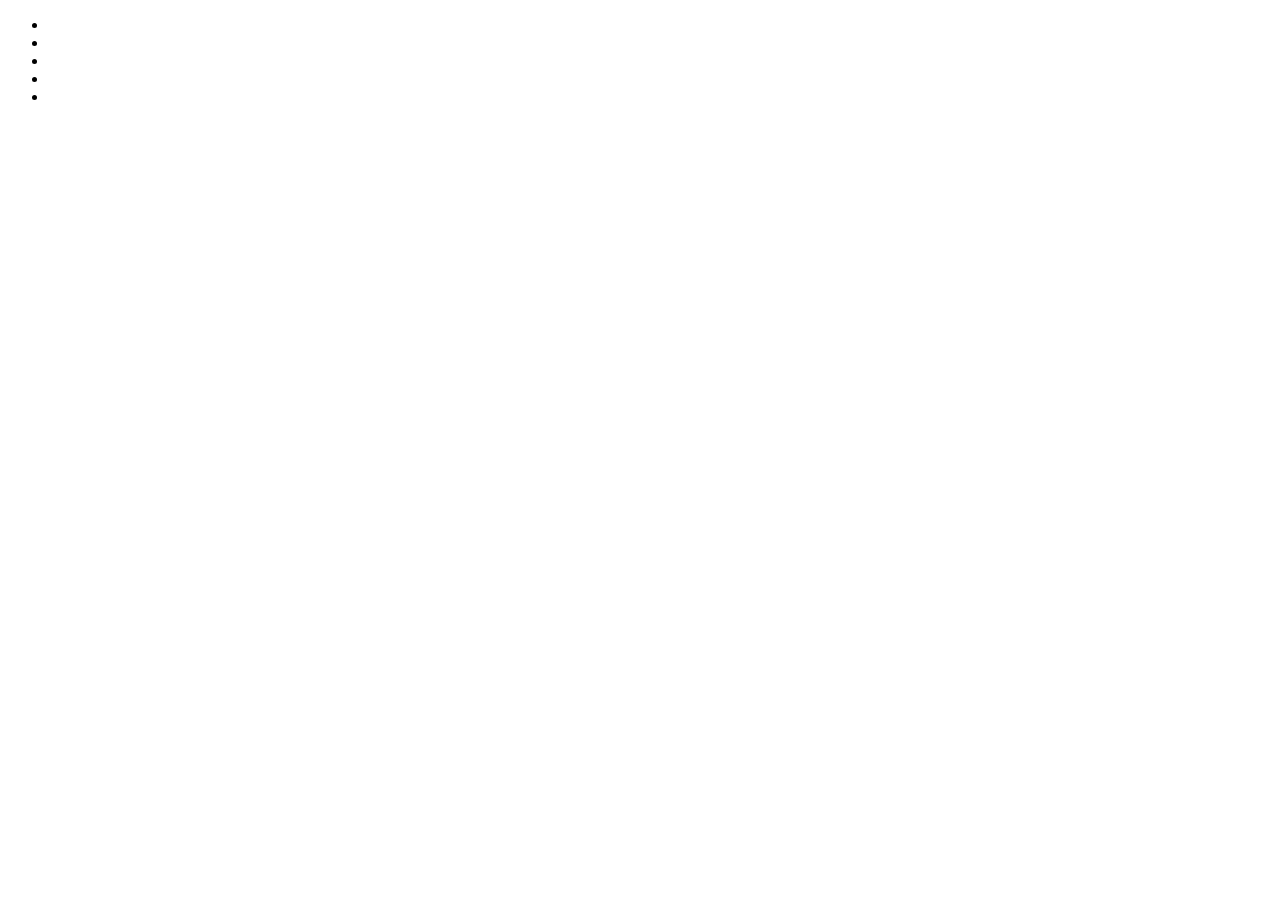
==== 10.09.2026domashka/index.html @ e3440530 "домашка 10.08.26 - разработка веб страниц на HTML" ====
<!DOCTYPE html>
<html lang="en">
<head>
    <meta charset="UTF-8">
    <meta name="viewport" content="width=device-width, initial-scale=1.0">
    <title>Список фруктов</title>
</head>
<body>
    <ul class="fruit-list">
        <li><span class="number"></span><span class="text"></span></li>
        <li><span class="number"></span><span class="text"></span></li>
        <li><span class="number"></span><span class="text"></span></li>
        <li><span class="number"></span><span class="text"></span></li>
        <li><span class="number"></span><span class="text"></span></li>
    </ul>
</body>
</html>
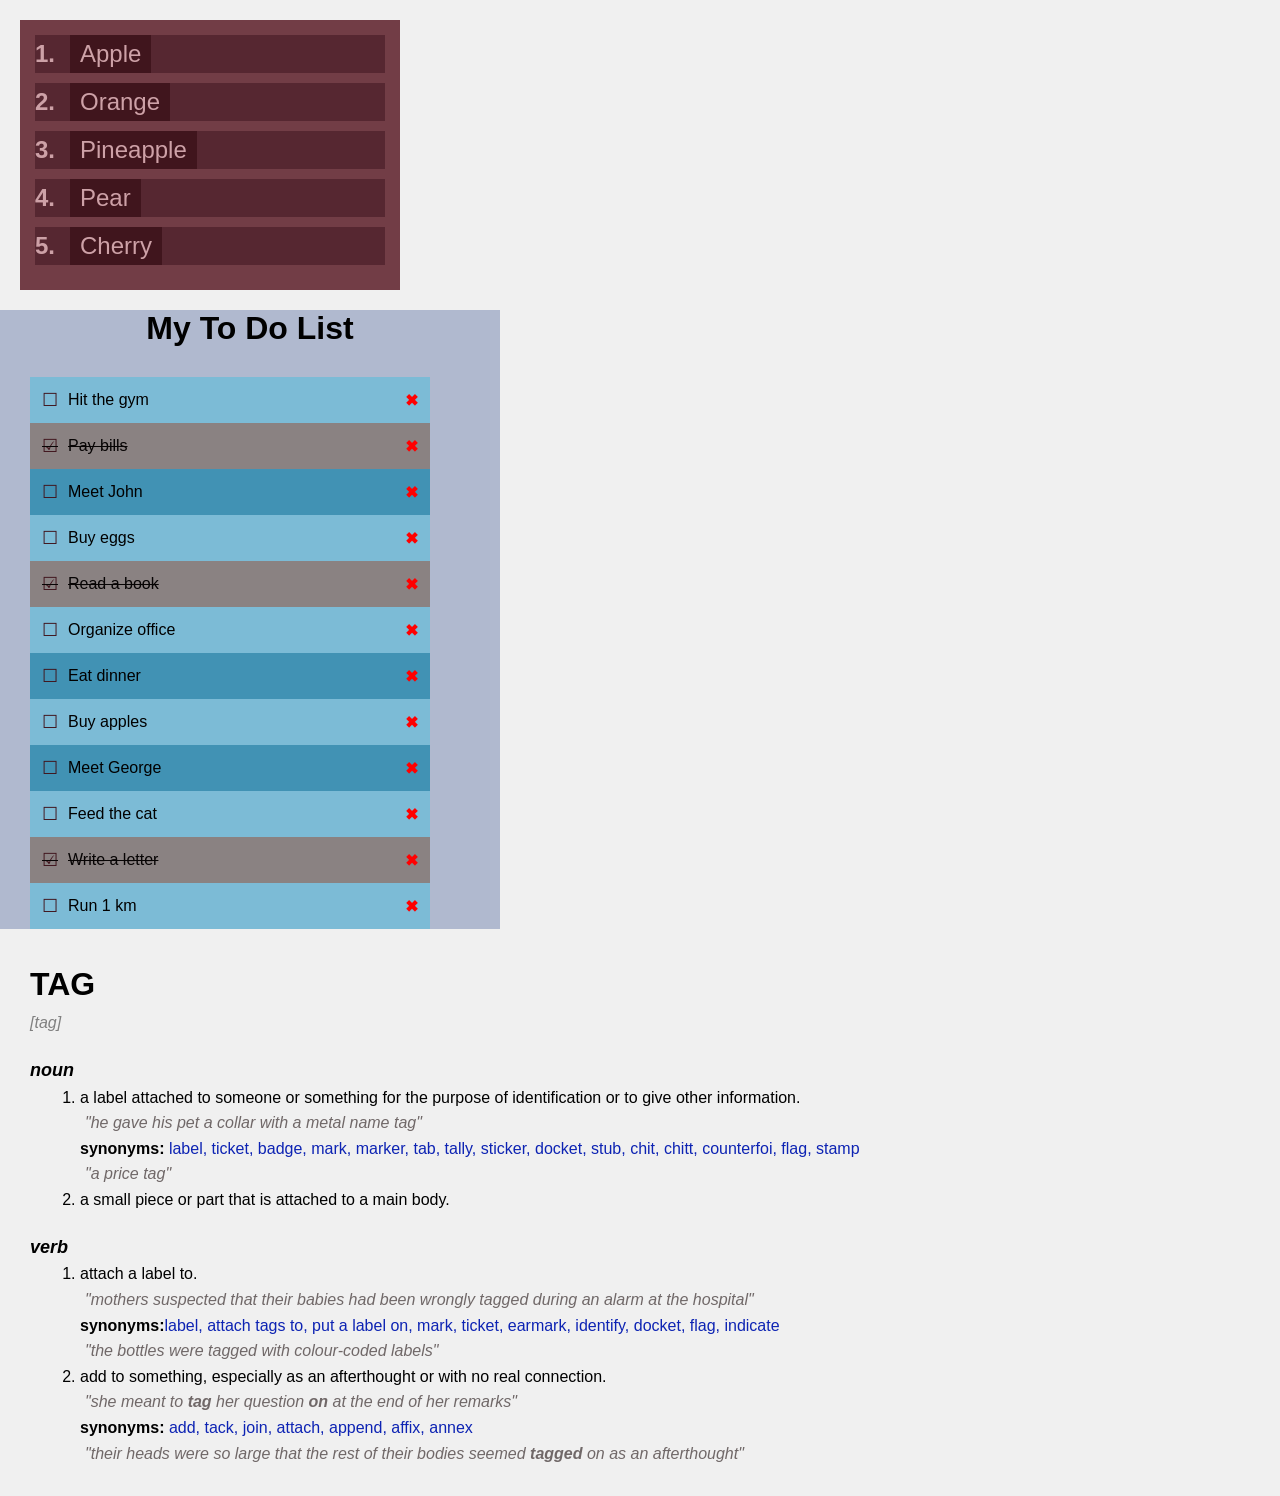
==== commit 72ec9016: "на сдачу" ====
--- a/10.09.2026domashka/index.html
+++ b/10.09.2026domashka/index.html
@@ -3,15 +3,116 @@
 <head>
     <meta charset="UTF-8">
     <meta name="viewport" content="width=device-width, initial-scale=1.0">
+    <link rel="stylesheet" href="style.css">
     <title>Список фруктов</title>
 </head>
 <body>
     <ul class="fruit-list">
-        <li><span class="number"></span><span class="text"></span></li>
-        <li><span class="number"></span><span class="text"></span></li>
-        <li><span class="number"></span><span class="text"></span></li>
-        <li><span class="number"></span><span class="text"></span></li>
-        <li><span class="number"></span><span class="text"></span></li>
+        <li><span class="number">1.</span><span class="text">Apple</span></li>
+        <li><span class="number">2.</span><span class="text">Orange</span></li>
+        <li><span class="number">3.</span><span class="text">Pineapple</span></li>
+        <li><span class="number">4.</span><span class="text">Pear</span></li>
+        <li><span class="number">5.</span><span class="text">Cherry</span></li>
     </ul>
+    <div class="list">
+     <h1>My To Do List</h1>
+    <ul class="todo-list">
+        <li class="blue">
+            <span class="icon">	&#9744;</span>
+            <span class="todo-text">Hit the gym</span>
+            <span class="close-btn">&#10006;</span>
+        </li>
+         <li class="checked">
+            <span class="icon">&#9745;</span>
+            <span class="todo-text">Pay bills</span>
+            <span class="close-btn">&#10006;</span>
+        </li>
+         <li class="dark-blue">
+            <span class="icon">	&#9744;</span>
+            <span class="todo-text">Meet John</span>
+            <span class="close-btn">&#10006;</span>
+        </li>
+         <li class="blue">
+            <span class="icon">	&#9744;</span>
+            <span class="todo-text">Buy eggs</span>
+            <span class="close-btn">&#10006;</span>
+        </li class="blue">
+         <li class="checked">
+            <span class="icon">&#9745;</span>
+            <span class="todo-text">Read a book</span>
+            <span class="close-btn">&#10006;</span>
+        </li>
+         <li class="blue">
+            <span class="icon">	&#9744;</span>
+            <span class="todo-text">Organize office</span>
+            <span class="close-btn">&#10006;</span>
+        </li>
+         <li class="dark-blue">
+            <span class="icon">	&#9744;</span>
+            <span class="todo-text">Eat dinner</span>
+            <span class="close-btn">&#10006;</span>
+        </li>
+         <li class="blue">
+            <span class="icon">	&#9744;</span>
+            <span class="todo-text">Buy apples</span>
+            <span class="close-btn">&#10006;</span>
+        </li>
+         <li class="dark-blue">
+            <span class="icon">	&#9744;</span>
+            <span class="todo-text">Meet George</span>
+            <span class="close-btn">&#10006;</span>
+        </li>
+         <li class="blue">
+            <span class="icon">	&#9744;</span>
+            <span class="todo-text">Feed the cat</span>
+            <span class="close-btn">&#10006;</span>
+        </li>
+         <li class="checked">
+            <span class="icon">&#9745;</span>
+            <span class="todo-text">Write a letter</span>
+            <span class="close-btn">&#10006;</span>
+        </li>
+         <li class="blue">
+            <span class="icon">	&#9744;</span>
+            <span class="todo-text">Run 1 km</span>
+            <span class="close-btn">&#10006;</span>
+        </li>
+
+    </ul>
+</div>
+<div class="body">
+    <div class="word">TAG</div>
+    <div class="transcliption">[tag]</div>
+    <dl>
+        <dt>noun</dt>
+        <dd>
+            <ol>
+                <li>
+                    a label attached to someone or something for the purpose of identification or to give other information.
+                    <span class="example">"he gave his pet a collar with a metal name tag"</span>
+                    <strong>synonyms:</strong><span class="synonyms"> label, ticket, badge, mark, marker, tab, tally, sticker, docket, stub, chit, chitt, counterfoi, flag, stamp
+                    <span class="example">"a price tag"</span>
+                </li>
+                <li>a small piece or part that is attached to a main body.</li>
+            </ol>
+        </dd>
+        <dt>verb</dt>
+        <dd>
+            <ol>
+                <li>attach a label to.
+                    <span class="example">"mothers suspected that their babies had been wrongly tagged during an alarm at the hospital"</span>
+                    <strong>synonyms:</strong><span class="synonyms">label, attach tags to, put a label on, mark, ticket, earmark, identify, docket, flag, indicate</span>
+                    <span class="example">"the bottles were tagged with colour-coded labels"</span>
+                </li> 
+                <li>
+                    add to something, especially as an afterthought or with no real connection.
+                    <span class="example">"she meant to <strong>tag</strong> her question <strong>on</strong> at the end of her remarks"</span>
+                    <strong>synonyms:</strong><span class="synonyms"> add, tack, join, attach, append, affix, annex 
+                    <span class="example">"their heads were so large that the rest of their bodies seemed <strong>tagged</strong> on as an afterthought"</span>
+                </li>
+            </ol>
+        </dd>
+    </dl>
+</div>
 </body>
 </html>
--- a/10.09.2026domashka/style.css
+++ b/10.09.2026domashka/style.css
@@ -0,0 +1,111 @@
+*{
+    margin: 0;
+    padding: 0;
+}
+body{
+font-family: Arial, Helvetica, sans-serif;
+background-color: #f0f0f0;
+}
+.fruit-list{
+background-color: #723d46;
+padding: 15px;
+width: 350px;
+margin: 20px;
+}
+.fruit-list li{
+    background-color: #562731;
+    margin-bottom: 10px;
+    display: flex;
+    align-items: center;
+}
+.number{
+color: #cda1a7;
+margin-right: 15px;
+font-weight: bold;
+font-size: 24px;
+}
+.text{
+background-color: #40151d;
+color: #cda1a7;
+padding: 5px 10px;
+font-size: 24px;
+}
+/* 2 */
+h1{
+    text-align: center;
+}
+.list{
+    width: 500px;
+    background-color: #b0b9cf;
+}
+.todo-list{
+    font-family: Arial, Helvetica, sans-serif;
+    padding: 0;
+    width: 400px;
+    list-style: none;
+    margin: 30px;
+}
+.todo-list li{
+    padding: 12px;
+    display: flex;
+    align-items: center;
+    justify-content: space-between;
+}
+.icon{
+    margin-right: 10px;
+    color: #40151d;
+    font-size: large;
+}
+.close-btn{
+    float: right;
+    color: red;
+    font-weight: bold;
+}
+.todo-text{
+    
+    margin-right: auto;
+}
+.checked{
+    background-color: #8a8282;
+    color: #070404;
+    text-decoration: line-through;
+}
+.blue{
+    background-color: #7cbbd6;
+}
+.dark-blue{
+    background-color: #4192b4;
+}
+/* 3 */
+.body{
+    font-family: Arial, Helvetica, sans-serif;
+    margin: 30px;
+    line-height: 1.6;
+}
+.word{
+    font-size: 32px;
+    font-weight: bold;
+}
+.transcliption{
+    color: gray;
+    font-style: italic;
+    margin-bottom: 20px;
+}
+dt{
+    font-weight: bold;
+    font-style: italic;
+    font-size: 18px;
+    margin-top: 20px;
+}
+dd{
+    margin-left:50PX;
+}
+.example{ 
+    display: block;
+    font-style: italic;
+    color: #706868;
+    margin-left: 5px;
+}
+.synonyms{
+    color: #0d23b3;
+}
